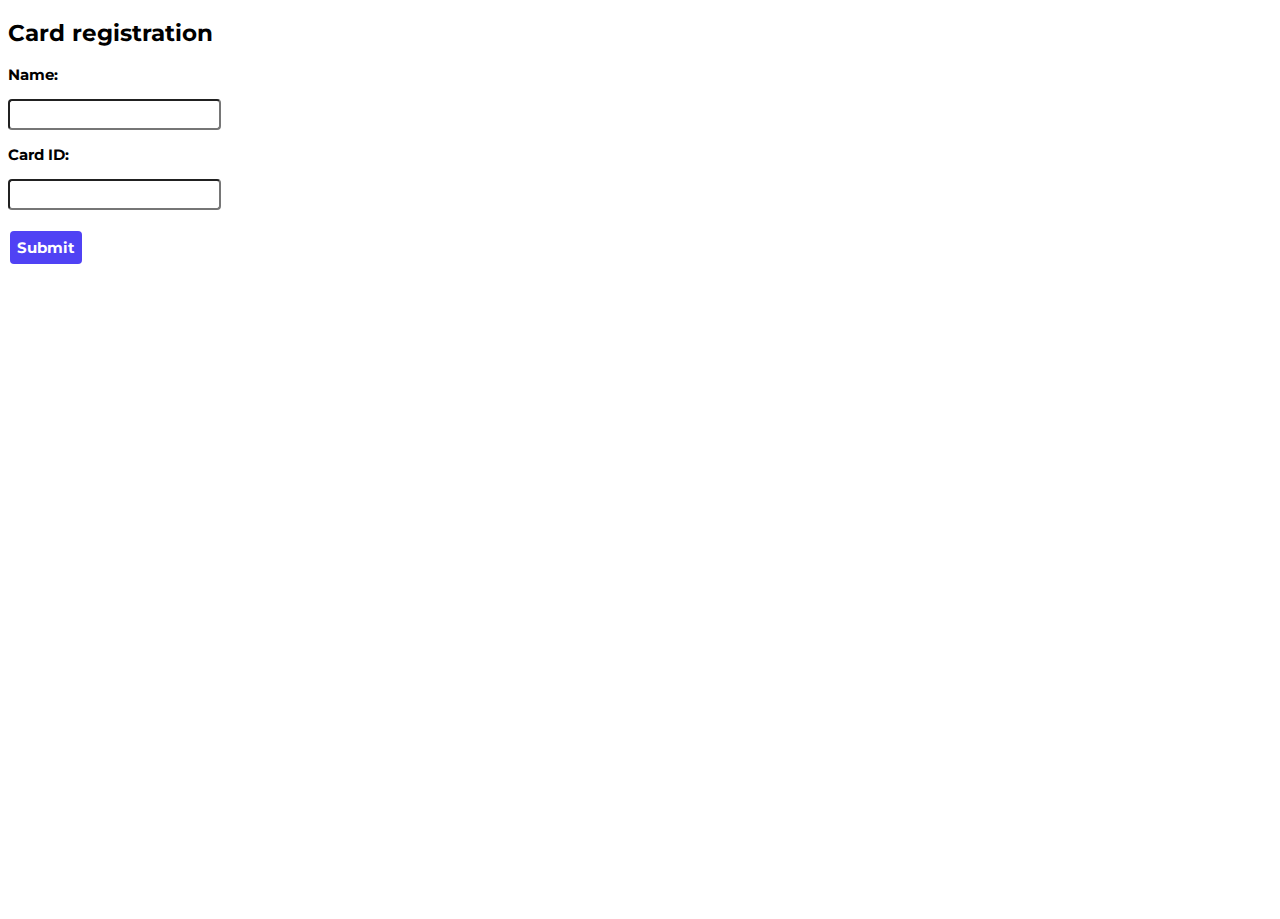
==== index.html @ 1e4d04fa "[index] socket.io added" ====
<!DOCTYPE html>
<!--
Created using JS Bin
http://jsbin.com

Copyright (c) 2018 by klincsekkrisztina (http://jsbin.com/bahejan/14/edit)

Released under the MIT license: http://jsbin.mit-license.org
-->
<meta name="robots" content="noindex">
<html>
<head>
<meta name="description" content="[mserver]">
  <meta charset="utf-8">
  <meta name="viewport" content="width=device-width">
  <link href="https://fonts.googleapis.com/css?family=Montserrat" rel="stylesheet">
  <script src="/socket.io/socket.io.js"></script>
  <script src="https://ajax.googleapis.com/ajax/libs/jquery/2.1.3/jquery.min.js"></script>
  <!-- <link rel="stylesheet" href="//maxcdn.bootstrapcdn.com/bootstrap/3.3.2/css/bootstrap.min.css"> -->
  <script src = "http://maxcdn.bootstrapcdn.com/bootstrap/3.3.2/js/bootstrap.min.js"></script>
  <script>
    $(document).ready(function(){
          var socket = io();
          $("#submit").click(function(){

            socket.emit('id_submitted',$("#name").val(), $("#cardId").val());
            document.getElementById("cardId").value = '';
            document.getElementById("name").value = '';
          });
          socket.on('refresh_id',function(msg){
            document.getElementById("cardId").value = msg;
            // $("#cardId").append(msg + '<br /><br />');
          });
    });
    </script>
  <title>mserver</title>
<style id="jsbin-css">
body, html {
  font-family: 'Montserrat', sans-serif;
  font-size: 15px;
  height: 100%;
}

form {
  text-align: left;
  position: relative; 
}

.button {

    background-color: #5042f4; 
    border: none;
    color: white;
    padding: 7px;
    text-align: center;
    text-decoration: none;
    display: inline-block;
    font-size: 15px;
    font-weight: bold;
    margin: 2px 2px;
    cursor: pointer;
    border-radius: 4px;
    font-family: 'Montserrat', sans-serif;
}

.fillInSquare {
   border-radius: 4px;
   font-size: 15px;
   padding: 5px;
}
</style>
</head>
<body>
  <form id="form">
    <h2>Card registration</h2>
    <p><b>Name:</b></p>
    <input type="text" id="name" class="fillInSquare"><br>
    <p><b>Card ID:</b></p>
    <input type="text" id="cardId" class="fillInSquare"><br><br>
    <input type="submit" id="submit" value="Submit" class="button">
  </form>
</body>
</html>
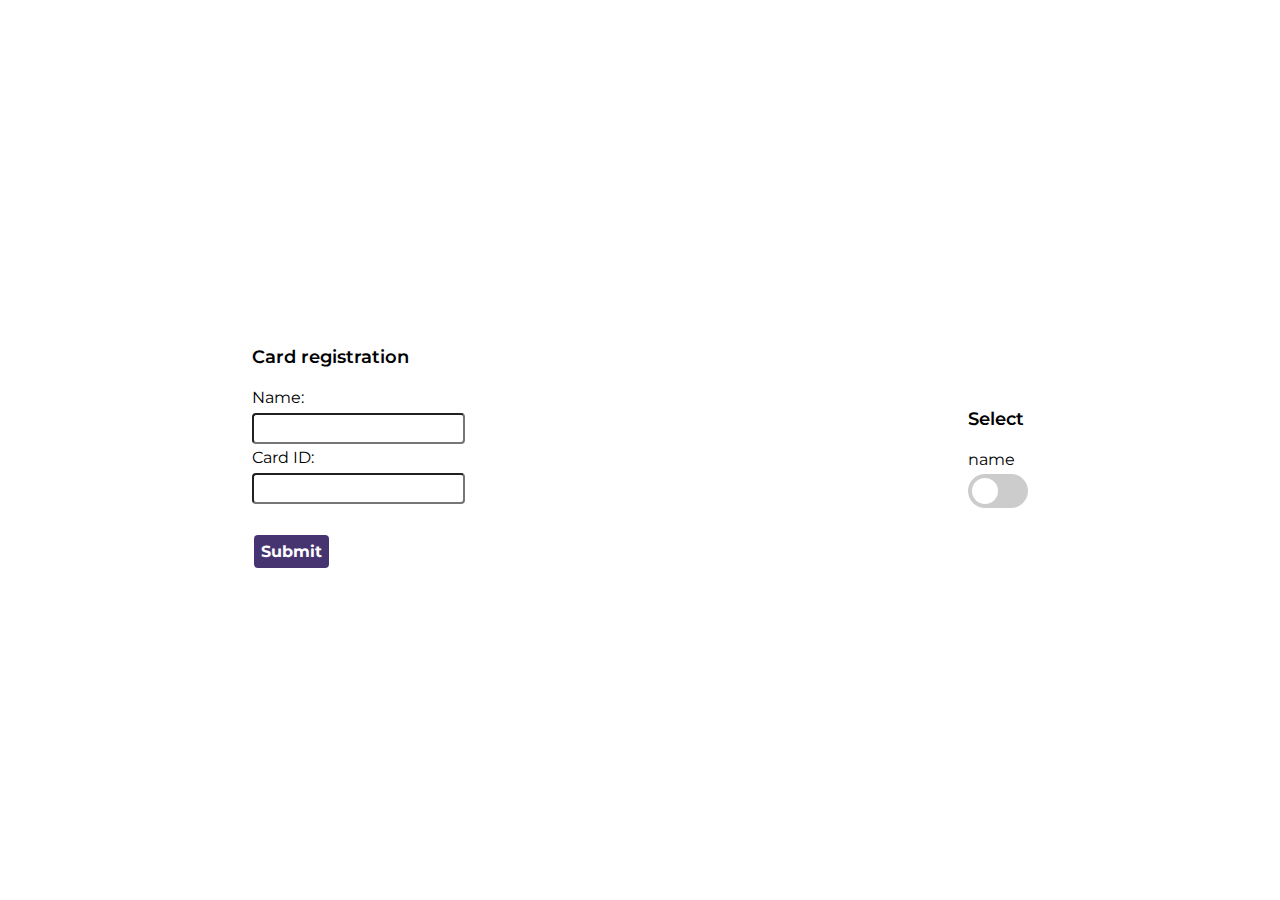
==== commit 74323683: "centered two column layout" ====
--- a/index.html
+++ b/index.html
@@ -12,12 +12,11 @@
 <head>
 <meta name="description" content="[mserver]">
   <meta charset="utf-8">
-  <meta name="viewport" content="width=device-width">
+  <meta name="viewport" content="width=device-width" initial-scale=1>
   <link href="https://fonts.googleapis.com/css?family=Montserrat" rel="stylesheet">
   <script src="/socket.io/socket.io.js"></script>
   <script src="https://ajax.googleapis.com/ajax/libs/jquery/2.1.3/jquery.min.js"></script>
-  <!-- <link rel="stylesheet" href="//maxcdn.bootstrapcdn.com/bootstrap/3.3.2/css/bootstrap.min.css"> -->
-  <script src = "http://maxcdn.bootstrapcdn.com/bootstrap/3.3.2/js/bootstrap.min.js"></script>
+  
   <script>
     $(document).ready(function(){
           var socket = io();
@@ -33,29 +32,97 @@
           });
     });
     </script>
+  
   <title>mserver</title>
+  
 <style id="jsbin-css">
-body, html {
+
+  /* http://meyerweb.com/eric/tools/css/reset/ 
+   v2.0 | 20110126
+   License: none (public domain)
+*/
+
+html, body, div, span, applet, object, iframe,
+h1, h2, h3, h4, h5, h6, p, blockquote, pre,
+a, abbr, acronym, address, big, cite, code,
+del, dfn, em, img, ins, kbd, q, s, samp,
+small, strike, strong, sub, sup, tt, var,
+b, u, i, center,
+dl, dt, dd, ol, ul, li,
+fieldset, form, label, legend,
+table, caption, tbody, tfoot, thead, tr, th, td,
+article, aside, canvas, details, embed, 
+figure, figcaption, footer, header, hgroup, 
+menu, nav, output, ruby, section, summary,
+time, mark, audio, video {
+	margin: 0;
+	padding: 0;
+	border: 0;
+	font-size: 100%;
+	font: inherit;
+	vertical-align: baseline;
+}
+/* HTML5 display-role reset for older browsers */
+article, aside, details, figcaption, figure, 
+footer, header, hgroup, menu, nav, section {
+	display: block;
+}
+body {
+	line-height: 1;
+}
+ol, ul {
+	list-style: none;
+}
+blockquote, q {
+	quotes: none;
+}
+blockquote:before, blockquote:after,
+q:before, q:after {
+	content: '';
+	content: none;
+}
+table {
+	border-collapse: collapse;
+	border-spacing: 0;
+}
+  
+  
+  body, html {
   font-family: 'Montserrat', sans-serif;
-  font-size: 15px;
+  box-sizing: border-box;
+  font-size: 16px;
   height: 100%;
-}
-
-form {
+  width: 100%;
+}
+  
+.flex-container {
+  display: flex;
+  flex-flow: row wrap;
+  justify-content:space-around;
+  align-items:center;
+  line-height: 1.8;
+}
+
+#form {
   text-align: left;
-  position: relative; 
-}
-
+}
+
+h1 {
+  font-size: 18px;
+  font-weight: 600;
+  line-height: 3;  
+  }
+  
 .button {
 
-    background-color: #5042f4; 
+    background-color: rgb(70, 52, 113); 
     border: none;
     color: white;
     padding: 7px;
     text-align: center;
     text-decoration: none;
     display: inline-block;
-    font-size: 15px;
+    font-size: 16px;
     font-weight: bold;
     margin: 2px 2px;
     cursor: pointer;
@@ -68,16 +135,89 @@
    font-size: 15px;
    padding: 5px;
 }
+  
+/*Toggle switch style*/
+  
+.switch {
+  position: relative;
+  display: inline-block;
+  width: 60px;
+  height: 34px;
+}
+
+.switch input { 
+  opacity: 0;
+  width: 0;
+  height: 0;
+}
+
+.slider {
+  position: absolute;
+  cursor: pointer;
+  top: 0;
+  left: 0;
+  right: 0;
+  bottom: 0;
+  background-color: #ccc;
+  -webkit-transition: .4s;
+  transition: .4s;
+  border-radius: 34px;
+}
+
+.slider:before {
+  position: absolute;
+  content: "";
+  height: 26px;
+  width: 26px;
+  left: 4px;
+  bottom: 4px;
+  background-color: white;
+  -webkit-transition: .4s;
+  transition: .4s;
+  border-radius: 50%;
+}
+
+input:checked + .slider {
+  background-color: rgb(70, 52, 113);
+}
+
+input:focus + .slider {
+  box-shadow: 0 0 1px rgb(70, 52, 113);
+}
+
+input:checked + .slider:before {
+  -webkit-transform: translateX(26px);
+  -ms-transform: translateX(26px);
+  transform: translateX(26px);
+}
+  
+  
 </style>
+
 </head>
-<body>
-  <form id="form">
-    <h2>Card registration</h2>
-    <p><b>Name:</b></p>
-    <input type="text" id="name" class="fillInSquare"><br>
-    <p><b>Card ID:</b></p>
-    <input type="text" id="cardId" class="fillInSquare"><br><br>
-    <input type="submit" id="submit" value="Submit" class="button">
-  </form>
+  
+<body class="flex-container">
+      
+    <div id="form">
+      <h1>Card registration</h1>
+      <p>Name:</p>
+      <input type="text" id="name" class="fillInSquare"><br>
+      <p>Card ID:</p>
+      <input type="text" id="cardId" class="fillInSquare"><br><br>
+      <input type="submit" id="submit" value="Submit" class="button">
+    </div>
+    
+    <div id="gateSelector">
+      <h1>Select</h1>
+      <div>
+        <p>name</p>
+        <label class="switch">
+          <input type="checkbox">
+          <span class="slider round"></span>
+        </label>
+
+       </div>
+    </div> 
+      
 </body>
 </html>
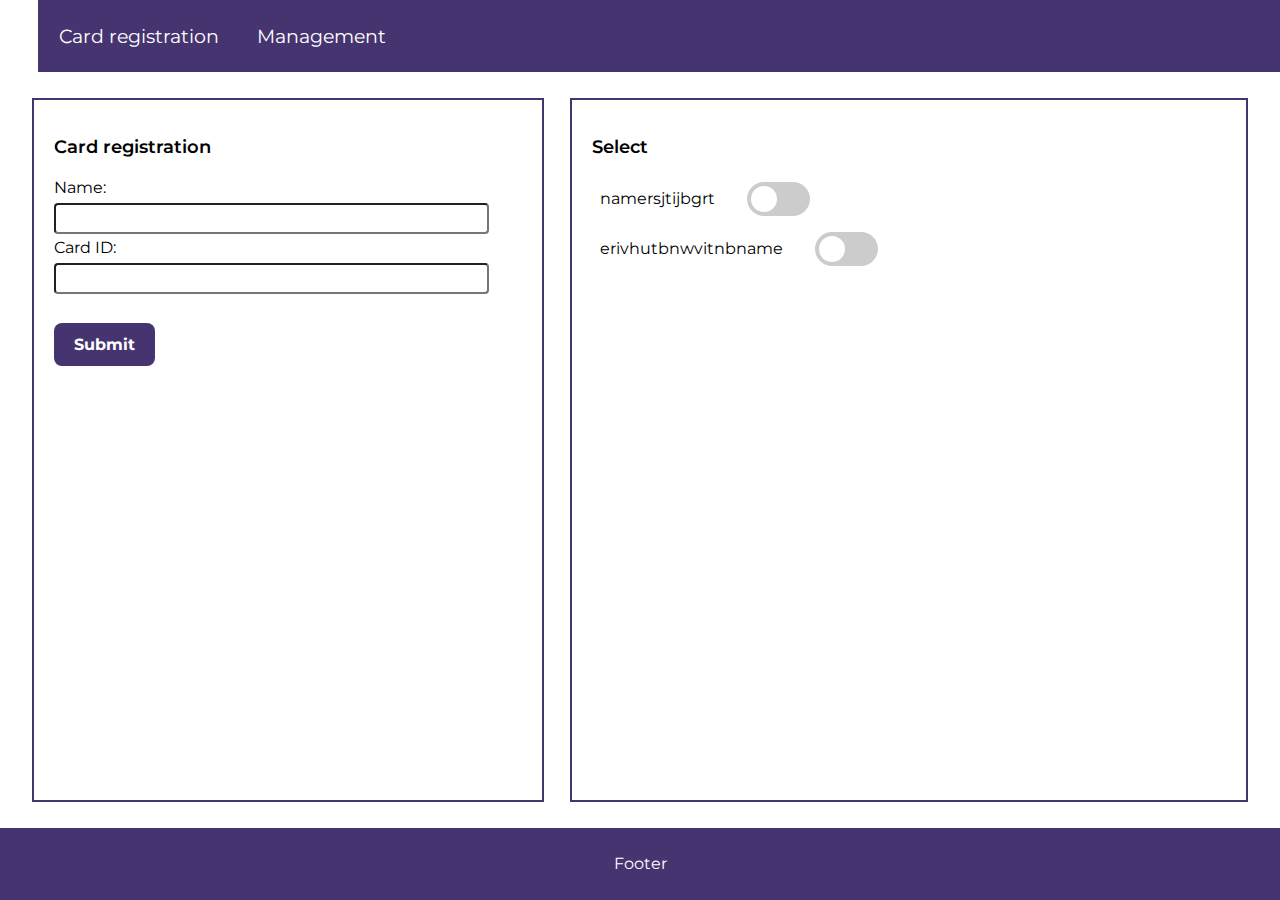
==== commit 45104cd3: "index.html changes: card registration layout v1" ====
--- a/index.html
+++ b/index.html
@@ -14,6 +14,8 @@
   <meta charset="utf-8">
   <meta name="viewport" content="width=device-width" initial-scale=1>
   <link href="https://fonts.googleapis.com/css?family=Montserrat" rel="stylesheet">
+  <link rel="stylesheet" href="https://use.fontawesome.com/releases/v5.5.0/css/all.css" integrity="sha384-B4dIYHKNBt8Bc12p+WXckhzcICo0wtJAoU8YZTY5qE0Id1GSseTk6S+L3BlXeVIU" crossorigin="anonymous">
+
   <script src="/socket.io/socket.io.js"></script>
   <script src="https://ajax.googleapis.com/ajax/libs/jquery/2.1.3/jquery.min.js"></script>
   
@@ -95,16 +97,69 @@
   width: 100%;
 }
   
-.flex-container {
+/* topnav style*/
+  
+  #myTopnav{
+  height: 8%;
+  background-color: rgb(70, 52, 113);
+  box-sizing: border-box;
   display: flex;
   flex-flow: row wrap;
-  justify-content:space-around;
+  align-content: stretch;
+}
+
+.topnav a {
+  display: flex;
+  align-items: center;
+  color: white;
+  text-align: center;
+  padding-left: 1rem;
+  padding-right: 1rem;
+  text-decoration: none;
+  font-size: 19px;
+}
+
+.topnav a:hover {
+  background-color: white;
+  color: 	rgb(70, 52, 113);
+}
+
+.active {
+  background-color: rgb(70, 52, 113);
+  color: white;
+}
+
+i {
+  margin-right: 0.3em;
+}
+
+/*flex container style*/  
+
+.flex-container {
+  height: 84%;
+  display: flex;
+  flex-flow: row wrap;
+  box-sizing: border-box;
+  justify-content: center;
   align-items:center;
+  width: 100%;
   line-height: 1.8;
-}
-
-#form {
+  background-color: white;
+}
+
+/*.formPanel style*/
+  
+#formPanel {
   text-align: left;
+  box-sizing: border-box;
+  background-color: rgb(255, 255, 255);
+  padding: 20px;
+  width: 40%;
+  height: 93%;
+  border-radius: 0px;
+  margin-right: 2%;
+  border: 2px solid;
+  border-color: rgb(70, 52, 113); 
 }
 
 h1 {
@@ -114,34 +169,55 @@
   }
   
 .button {
-
-    background-color: rgb(70, 52, 113); 
-    border: none;
-    color: white;
-    padding: 7px;
-    text-align: center;
-    text-decoration: none;
-    display: inline-block;
-    font-size: 16px;
+  font-family: 'Montserrat', sans-serif;
+  background-color: rgb(70, 52, 113);
+  color: white;
+  font-weight: bold;
+  padding: 12px 20px;;  
+  border: none;
+  border-radius: 8px;
+  cursor: pointer;
+  text-align: center;
+  text-decoration: none;
+  display: inline-block;
+  font-size: 16px;
+}
+
+.button:hover {
+    background-color: rgb(95, 75, 139);
     font-weight: bold;
-    margin: 2px 2px;
-    cursor: pointer;
-    border-radius: 4px;
-    font-family: 'Montserrat', sans-serif;
 }
 
 .fillInSquare {
+   width: 90%; 
    border-radius: 4px;
    font-size: 15px;
    padding: 5px;
 }
   
+/*gateSelector style*/
+
+ #gateSelector {
+  box-sizing: border-box;
+  background-color: rgb(255, 255, 255);
+  padding: 20px;
+  width: 53%;
+  height: 93%;
+  border: 2px solid;
+  border-color: rgb(70, 52, 113);
+  overflow: scroll; 
+
+}
+  
+#gateSelector h1{
+  display: block;
+  }
 /*Toggle switch style*/
   
 .switch {
   position: relative;
   display: inline-block;
-  width: 60px;
+  width: 63px;
   height: 34px;
 }
 
@@ -190,15 +266,47 @@
   -ms-transform: translateX(26px);
   transform: translateX(26px);
 }
-  
+
+  #repeatableRow {
+    box-sizing: border-box;
+    display: flex;
+    align-items: center;
+    padding: 0.5em;
+   
+  }
+  
+  .gateName {
+    display: inline-block;
+    margin-right: 2em;
+  }
+  
+
+/*footer style*/
+
+footer {
+  height: 8%;
+  display: flex;
+  flex-direction: row;
+  align-items: center;
+  justify-content: center;
+  background-color: rgb(70, 52, 113);
+  color: white;
+}
+
   
 </style>
 
 </head>
-  
-<body class="flex-container">
-      
-    <div id="form">
+<body>
+  
+  <div class="topnav" id="myTopnav">
+    <a href="#home" class="active"><i class="fas fa-dungeon"></i></a>
+    <a href="#reg"><i class="far fa-address-card"></i>Card registration</a>
+    <a href="#management"><i class="fas fa-diagnoses"></i> Management</a>
+  </div>  
+  
+  <div id="main" class="flex-container">
+    <div id="formPanel">
       <h1>Card registration</h1>
       <p>Name:</p>
       <input type="text" id="name" class="fillInSquare"><br>
@@ -209,15 +317,25 @@
     
     <div id="gateSelector">
       <h1>Select</h1>
-      <div>
-        <p>name</p>
+      <div id="repeatableRow">
+        <p class="gateName">namersjtijbgrt</p>
         <label class="switch">
           <input type="checkbox">
           <span class="slider round"></span>
         </label>
-
        </div>
+      <div id="repeatableRow">
+        <p class="gateName">erivhutbnwvitnbname</p>
+        <label class="switch">
+          <input type="checkbox">
+          <span class="slider round"></span>
+        </label>
+       </div>        
+
     </div> 
+  </div>
+  
+   <footer>Footer</footer>
       
 </body>
 </html>
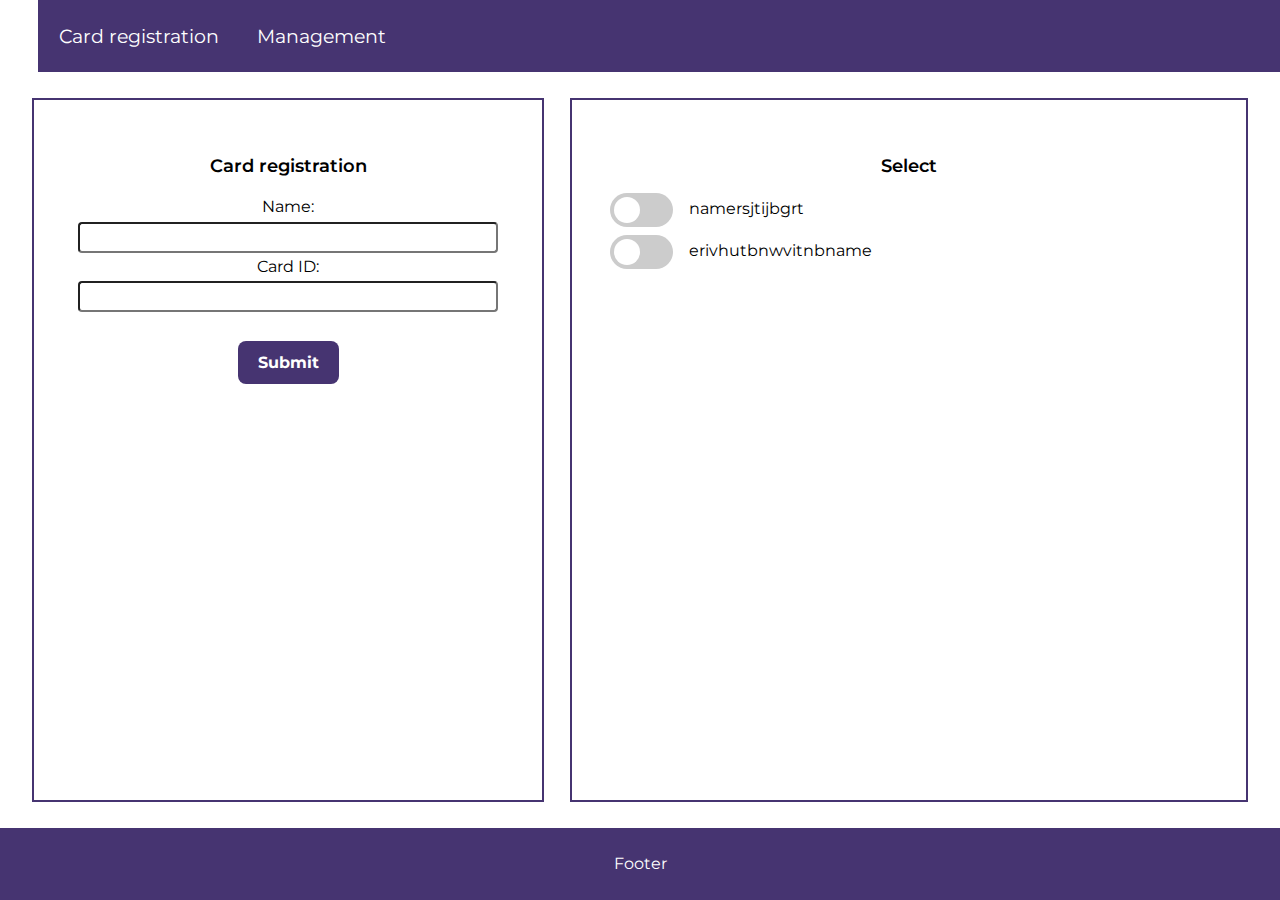
==== commit 54c9b330: "changes in index.html style, connect with management.html" ====
--- a/index.html
+++ b/index.html
@@ -13,6 +13,7 @@
 <meta name="description" content="[mserver]">
   <meta charset="utf-8">
   <meta name="viewport" content="width=device-width" initial-scale=1>
+  
   <link href="https://fonts.googleapis.com/css?family=Montserrat" rel="stylesheet">
   <link rel="stylesheet" href="https://use.fontawesome.com/releases/v5.5.0/css/all.css" integrity="sha384-B4dIYHKNBt8Bc12p+WXckhzcICo0wtJAoU8YZTY5qE0Id1GSseTk6S+L3BlXeVIU" crossorigin="anonymous">
 
@@ -150,10 +151,10 @@
 /*.formPanel style*/
   
 #formPanel {
-  text-align: left;
+  text-align: center;
   box-sizing: border-box;
   background-color: rgb(255, 255, 255);
-  padding: 20px;
+  padding: 3%;
   width: 40%;
   height: 93%;
   border-radius: 0px;
@@ -162,6 +163,15 @@
   border-color: rgb(70, 52, 113); 
 }
 
+  
+.fillInSquare {
+   width: 94%; 
+   border-radius: 4px;
+   font-size: 15px;
+   padding: 5px;
+   text-align: center;
+}
+  
 h1 {
   font-size: 18px;
   font-weight: 600;
@@ -188,30 +198,27 @@
     font-weight: bold;
 }
 
-.fillInSquare {
-   width: 90%; 
-   border-radius: 4px;
-   font-size: 15px;
-   padding: 5px;
-}
+
   
 /*gateSelector style*/
 
  #gateSelector {
   box-sizing: border-box;
   background-color: rgb(255, 255, 255);
-  padding: 20px;
+  padding: 3%;
   width: 53%;
   height: 93%;
   border: 2px solid;
   border-color: rgb(70, 52, 113);
   overflow: scroll; 
+  text-align: center;
 
 }
   
 #gateSelector h1{
   display: block;
   }
+  
 /*Toggle switch style*/
   
 .switch {
@@ -267,17 +274,17 @@
   transform: translateX(26px);
 }
 
-  #repeatableRow {
+#repeatableRow {
     box-sizing: border-box;
     display: flex;
     align-items: center;
-    padding: 0.5em;
+    padding-bottom: 0.5em;
    
   }
   
-  .gateName {
+.gateName {
     display: inline-block;
-    margin-right: 2em;
+    margin-left: 1em;
   }
   
 
@@ -301,8 +308,8 @@
   
   <div class="topnav" id="myTopnav">
     <a href="#home" class="active"><i class="fas fa-dungeon"></i></a>
-    <a href="#reg"><i class="far fa-address-card"></i>Card registration</a>
-    <a href="#management"><i class="fas fa-diagnoses"></i> Management</a>
+    <a href="index.html"><i class="far fa-address-card"></i>Card registration</a>
+    <a href="management.html"><i class="fas fa-diagnoses"></i> Management</a>
   </div>  
   
   <div id="main" class="flex-container">
@@ -318,18 +325,19 @@
     <div id="gateSelector">
       <h1>Select</h1>
       <div id="repeatableRow">
+         <label class="switch">
+          <input type="checkbox">
+          <span class="slider round"></span>
+        </label>
         <p class="gateName">namersjtijbgrt</p>
+       
+       </div>
+      <div id="repeatableRow">
         <label class="switch">
           <input type="checkbox">
           <span class="slider round"></span>
         </label>
-       </div>
-      <div id="repeatableRow">
         <p class="gateName">erivhutbnwvitnbname</p>
-        <label class="switch">
-          <input type="checkbox">
-          <span class="slider round"></span>
-        </label>
        </div>        
 
     </div> 
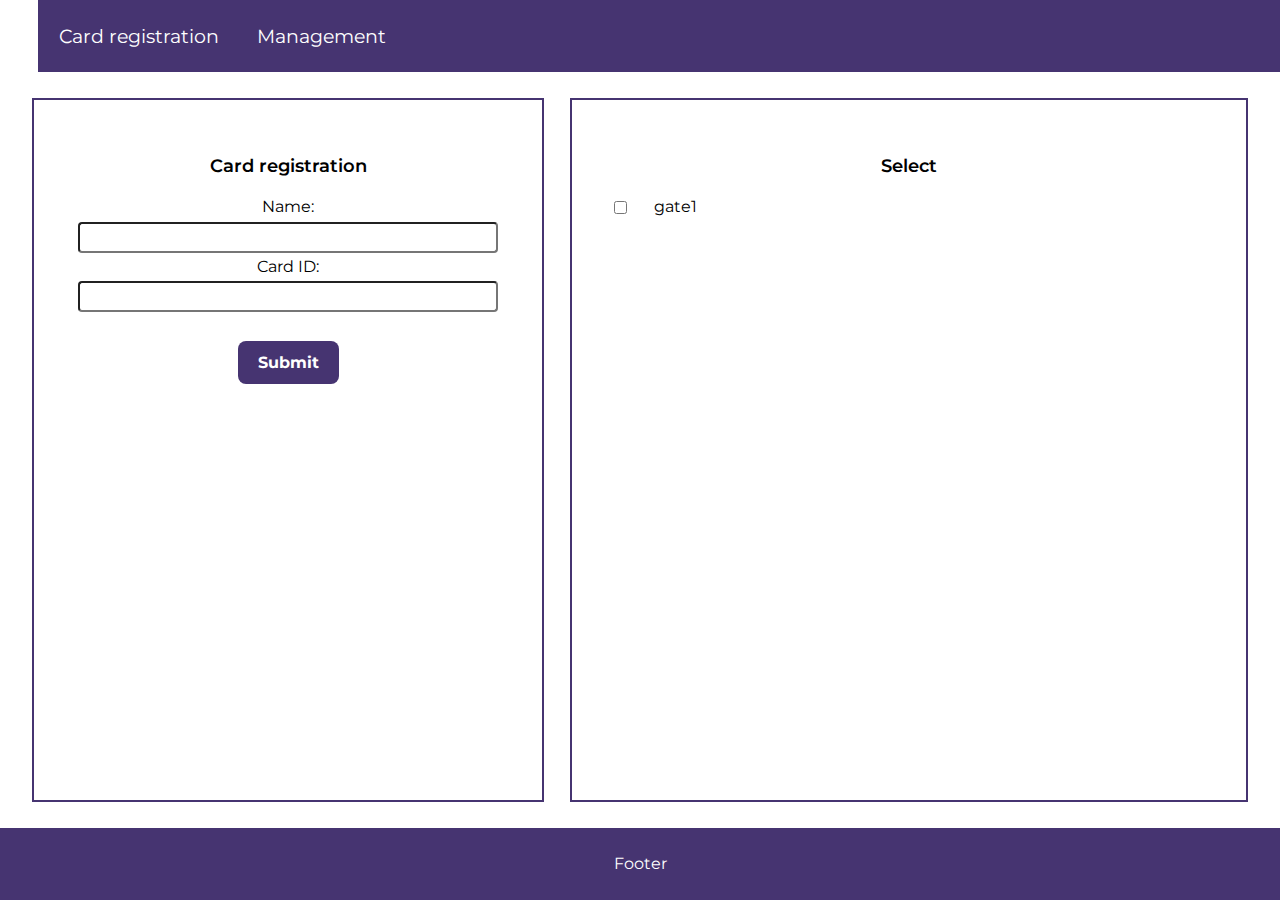
==== commit c32aa3c1: "checkbox in index.html with script to add gate name" ====
--- a/index.html
+++ b/index.html
@@ -17,6 +17,8 @@
   <link href="https://fonts.googleapis.com/css?family=Montserrat" rel="stylesheet">
   <link rel="stylesheet" href="https://use.fontawesome.com/releases/v5.5.0/css/all.css" integrity="sha384-B4dIYHKNBt8Bc12p+WXckhzcICo0wtJAoU8YZTY5qE0Id1GSseTk6S+L3BlXeVIU" crossorigin="anonymous">
 
+  <link rel="stylesheet" href="index.css">
+  <script src="index.js"></script>
   <script src="/socket.io/socket.io.js"></script>
   <script src="https://ajax.googleapis.com/ajax/libs/jquery/2.1.3/jquery.min.js"></script>
   
@@ -24,7 +26,7 @@
     $(document).ready(function(){
           var socket = io();
           $("#submit").click(function(){
-
+            
             socket.emit('id_submitted',$("#name").val(), $("#cardId").val());
             document.getElementById("cardId").value = '';
             document.getElementById("name").value = '';
@@ -34,275 +36,18 @@
             // $("#cardId").append(msg + '<br /><br />');
           });
     });
-    </script>
+    
+  </script>
   
-  <title>mserver</title>
+  <script>
+    function gateNameToChecklist(){
+      var gName=document.getElementById("gateListItem").name;
+      document.getElementById("gateName").innerHTML = gName; 
+    }
+        window.onload = gateNameToChecklist;
+  </script>
   
-<style id="jsbin-css">
-
-  /* http://meyerweb.com/eric/tools/css/reset/ 
-   v2.0 | 20110126
-   License: none (public domain)
-*/
-
-html, body, div, span, applet, object, iframe,
-h1, h2, h3, h4, h5, h6, p, blockquote, pre,
-a, abbr, acronym, address, big, cite, code,
-del, dfn, em, img, ins, kbd, q, s, samp,
-small, strike, strong, sub, sup, tt, var,
-b, u, i, center,
-dl, dt, dd, ol, ul, li,
-fieldset, form, label, legend,
-table, caption, tbody, tfoot, thead, tr, th, td,
-article, aside, canvas, details, embed, 
-figure, figcaption, footer, header, hgroup, 
-menu, nav, output, ruby, section, summary,
-time, mark, audio, video {
-	margin: 0;
-	padding: 0;
-	border: 0;
-	font-size: 100%;
-	font: inherit;
-	vertical-align: baseline;
-}
-/* HTML5 display-role reset for older browsers */
-article, aside, details, figcaption, figure, 
-footer, header, hgroup, menu, nav, section {
-	display: block;
-}
-body {
-	line-height: 1;
-}
-ol, ul {
-	list-style: none;
-}
-blockquote, q {
-	quotes: none;
-}
-blockquote:before, blockquote:after,
-q:before, q:after {
-	content: '';
-	content: none;
-}
-table {
-	border-collapse: collapse;
-	border-spacing: 0;
-}
-  
-  
-  body, html {
-  font-family: 'Montserrat', sans-serif;
-  box-sizing: border-box;
-  font-size: 16px;
-  height: 100%;
-  width: 100%;
-}
-  
-/* topnav style*/
-  
-  #myTopnav{
-  height: 8%;
-  background-color: rgb(70, 52, 113);
-  box-sizing: border-box;
-  display: flex;
-  flex-flow: row wrap;
-  align-content: stretch;
-}
-
-.topnav a {
-  display: flex;
-  align-items: center;
-  color: white;
-  text-align: center;
-  padding-left: 1rem;
-  padding-right: 1rem;
-  text-decoration: none;
-  font-size: 19px;
-}
-
-.topnav a:hover {
-  background-color: white;
-  color: 	rgb(70, 52, 113);
-}
-
-.active {
-  background-color: rgb(70, 52, 113);
-  color: white;
-}
-
-i {
-  margin-right: 0.3em;
-}
-
-/*flex container style*/  
-
-.flex-container {
-  height: 84%;
-  display: flex;
-  flex-flow: row wrap;
-  box-sizing: border-box;
-  justify-content: center;
-  align-items:center;
-  width: 100%;
-  line-height: 1.8;
-  background-color: white;
-}
-
-/*.formPanel style*/
-  
-#formPanel {
-  text-align: center;
-  box-sizing: border-box;
-  background-color: rgb(255, 255, 255);
-  padding: 3%;
-  width: 40%;
-  height: 93%;
-  border-radius: 0px;
-  margin-right: 2%;
-  border: 2px solid;
-  border-color: rgb(70, 52, 113); 
-}
-
-  
-.fillInSquare {
-   width: 94%; 
-   border-radius: 4px;
-   font-size: 15px;
-   padding: 5px;
-   text-align: center;
-}
-  
-h1 {
-  font-size: 18px;
-  font-weight: 600;
-  line-height: 3;  
-  }
-  
-.button {
-  font-family: 'Montserrat', sans-serif;
-  background-color: rgb(70, 52, 113);
-  color: white;
-  font-weight: bold;
-  padding: 12px 20px;;  
-  border: none;
-  border-radius: 8px;
-  cursor: pointer;
-  text-align: center;
-  text-decoration: none;
-  display: inline-block;
-  font-size: 16px;
-}
-
-.button:hover {
-    background-color: rgb(95, 75, 139);
-    font-weight: bold;
-}
-
-
-  
-/*gateSelector style*/
-
- #gateSelector {
-  box-sizing: border-box;
-  background-color: rgb(255, 255, 255);
-  padding: 3%;
-  width: 53%;
-  height: 93%;
-  border: 2px solid;
-  border-color: rgb(70, 52, 113);
-  overflow: scroll; 
-  text-align: center;
-
-}
-  
-#gateSelector h1{
-  display: block;
-  }
-  
-/*Toggle switch style*/
-  
-.switch {
-  position: relative;
-  display: inline-block;
-  width: 63px;
-  height: 34px;
-}
-
-.switch input { 
-  opacity: 0;
-  width: 0;
-  height: 0;
-}
-
-.slider {
-  position: absolute;
-  cursor: pointer;
-  top: 0;
-  left: 0;
-  right: 0;
-  bottom: 0;
-  background-color: #ccc;
-  -webkit-transition: .4s;
-  transition: .4s;
-  border-radius: 34px;
-}
-
-.slider:before {
-  position: absolute;
-  content: "";
-  height: 26px;
-  width: 26px;
-  left: 4px;
-  bottom: 4px;
-  background-color: white;
-  -webkit-transition: .4s;
-  transition: .4s;
-  border-radius: 50%;
-}
-
-input:checked + .slider {
-  background-color: rgb(70, 52, 113);
-}
-
-input:focus + .slider {
-  box-shadow: 0 0 1px rgb(70, 52, 113);
-}
-
-input:checked + .slider:before {
-  -webkit-transform: translateX(26px);
-  -ms-transform: translateX(26px);
-  transform: translateX(26px);
-}
-
-#repeatableRow {
-    box-sizing: border-box;
-    display: flex;
-    align-items: center;
-    padding-bottom: 0.5em;
-   
-  }
-  
-.gateName {
-    display: inline-block;
-    margin-left: 1em;
-  }
-  
-
-/*footer style*/
-
-footer {
-  height: 8%;
-  display: flex;
-  flex-direction: row;
-  align-items: center;
-  justify-content: center;
-  background-color: rgb(70, 52, 113);
-  color: white;
-}
-
-  
-</style>
-
+  <title>Card registration</title>
 </head>
 <body>
   
@@ -324,26 +69,14 @@
     
     <div id="gateSelector">
       <h1>Select</h1>
-      <div id="repeatableRow">
-         <label class="switch">
-          <input type="checkbox">
-          <span class="slider round"></span>
-        </label>
-        <p class="gateName">namersjtijbgrt</p>
-       
-       </div>
-      <div id="repeatableRow">
-        <label class="switch">
-          <input type="checkbox">
-          <span class="slider round"></span>
-        </label>
-        <p class="gateName">erivhutbnwvitnbname</p>
-       </div>        
+        <div id="repeatableRow">
+          <input id="gateListItem" type="checkbox" name="gate1" value="x"><p id="gateName"></p><br>
+        </div>
+    </div>
+  </div> 
 
-    </div> 
-  </div>
   
-   <footer>Footer</footer>
+  <footer>Footer</footer>
       
 </body>
 </html>
--- a/index.css
+++ b/index.css
@@ -0,0 +1,210 @@
+
+  /* http://meyerweb.com/eric/tools/css/reset/ 
+   v2.0 | 20110126
+   License: none (public domain)
+*/
+
+html, body, div, span, applet, object, iframe,
+h1, h2, h3, h4, h5, h6, p, blockquote, pre,
+a, abbr, acronym, address, big, cite, code,
+del, dfn, em, img, ins, kbd, q, s, samp,
+small, strike, strong, sub, sup, tt, var,
+b, u, i, center,
+dl, dt, dd, ol, ul, li,
+fieldset, form, label, legend,
+table, caption, tbody, tfoot, thead, tr, th, td,
+article, aside, canvas, details, embed, 
+figure, figcaption, footer, header, hgroup, 
+menu, nav, output, ruby, section, summary,
+time, mark, audio, video {
+	margin: 0;
+	padding: 0;
+	border: 0;
+	font-size: 100%;
+	font: inherit;
+	vertical-align: baseline;
+}
+/* HTML5 display-role reset for older browsers */
+article, aside, details, figcaption, figure, 
+footer, header, hgroup, menu, nav, section {
+	display: block;
+}
+body {
+	line-height: 1;
+}
+ol, ul {
+	list-style: none;
+}
+blockquote, q {
+	quotes: none;
+}
+blockquote:before, blockquote:after,
+q:before, q:after {
+	content: '';
+	content: none;
+}
+table {
+	border-collapse: collapse;
+	border-spacing: 0;
+}
+  
+  
+  body, html {
+  font-family: 'Montserrat', sans-serif;
+  box-sizing: border-box;
+  font-size: 16px;
+  height: 100%;
+  width: 100%;
+}
+  
+/* topnav style*/
+  
+  #myTopnav{
+  height: 8%;
+  background-color: rgb(70, 52, 113);
+  box-sizing: border-box;
+  display: flex;
+  flex-flow: row wrap;
+  align-content: stretch;
+}
+
+.topnav a {
+  display: flex;
+  align-items: center;
+  color: white;
+  text-align: center;
+  padding-left: 1rem;
+  padding-right: 1rem;
+  text-decoration: none;
+  font-size: 19px;
+}
+
+.topnav a:hover {
+  background-color: white;
+  color: 	rgb(70, 52, 113);
+}
+
+.active {
+  background-color: rgb(70, 52, 113);
+  color: white;
+}
+
+i {
+  margin-right: 0.3em;
+}
+
+/*flex container style*/  
+
+.flex-container {
+  height: 84%;
+  display: flex;
+  flex-flow: row wrap;
+  box-sizing: border-box;
+  justify-content: center;
+  align-items:center;
+  width: 100%;
+  line-height: 1.8;
+  background-color: white;
+}
+
+/*.formPanel style*/
+  
+#formPanel {
+  text-align: center;
+  box-sizing: border-box;
+  background-color: rgb(255, 255, 255);
+  padding: 3%;
+  width: 40%;
+  height: 93%;
+  border-radius: 0px;
+  margin-right: 2%;
+  border: 2px solid;
+  border-color: rgb(70, 52, 113); 
+}
+
+  
+.fillInSquare {
+   width: 94%; 
+   border-radius: 4px;
+   font-size: 15px;
+   padding: 5px;
+   text-align: center;
+}
+  
+h1 {
+  font-size: 18px;
+  font-weight: 600;
+  line-height: 3;  
+  }
+  
+.button {
+  font-family: 'Montserrat', sans-serif;
+  background-color: rgb(70, 52, 113);
+  color: white;
+  font-weight: bold;
+  padding: 12px 20px;;  
+  border: none;
+  border-radius: 8px;
+  cursor: pointer;
+  text-align: center;
+  text-decoration: none;
+  display: inline-block;
+  font-size: 16px;
+}
+
+.button:hover {
+    background-color: rgb(95, 75, 139);
+    font-weight: bold;
+}
+
+
+  
+/*gateSelector style*/
+
+ #gateSelector {
+  box-sizing: border-box;
+  background-color: rgb(255, 255, 255);
+  padding: 3%;
+  width: 53%;
+  height: 93%;
+  border: 2px solid;
+  border-color: rgb(70, 52, 113);
+  overflow: scroll; 
+  text-align: left;
+
+}
+  
+#gateSelector h1{
+  display: block;
+  text-align: center;
+  }
+
+  
+
+#repeatableRow {
+    box-sizing: border-box;
+    display: flex;
+    align-items: center;
+    padding-bottom: 0.5em;
+   
+  }
+  
+#gateName {
+    display: inline-block;
+    margin-left: 1.5em;
+  }
+  
+
+/*footer style*/
+
+footer {
+  height: 8%;
+  display: flex;
+  flex-direction: row;
+  align-items: center;
+  justify-content: center;
+  background-color: rgb(70, 52, 113);
+  color: white;
+}
+
+  
